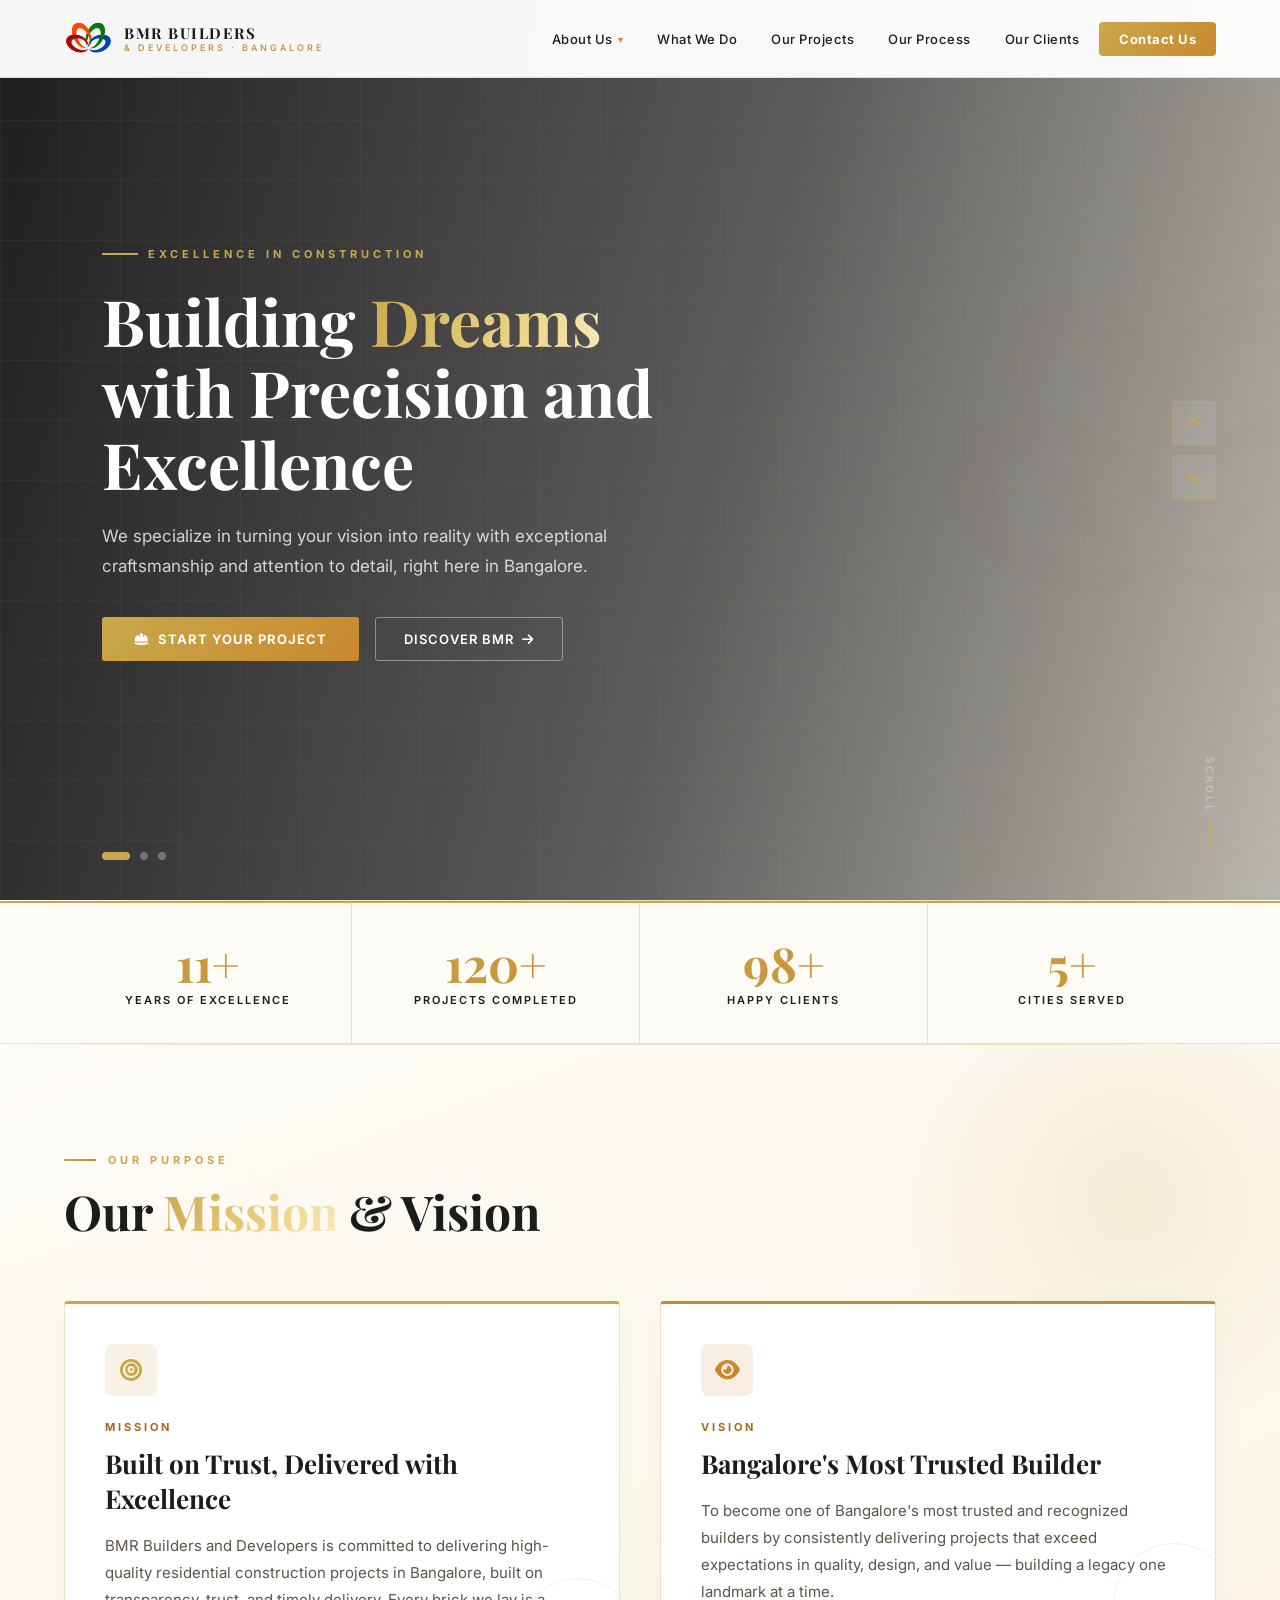
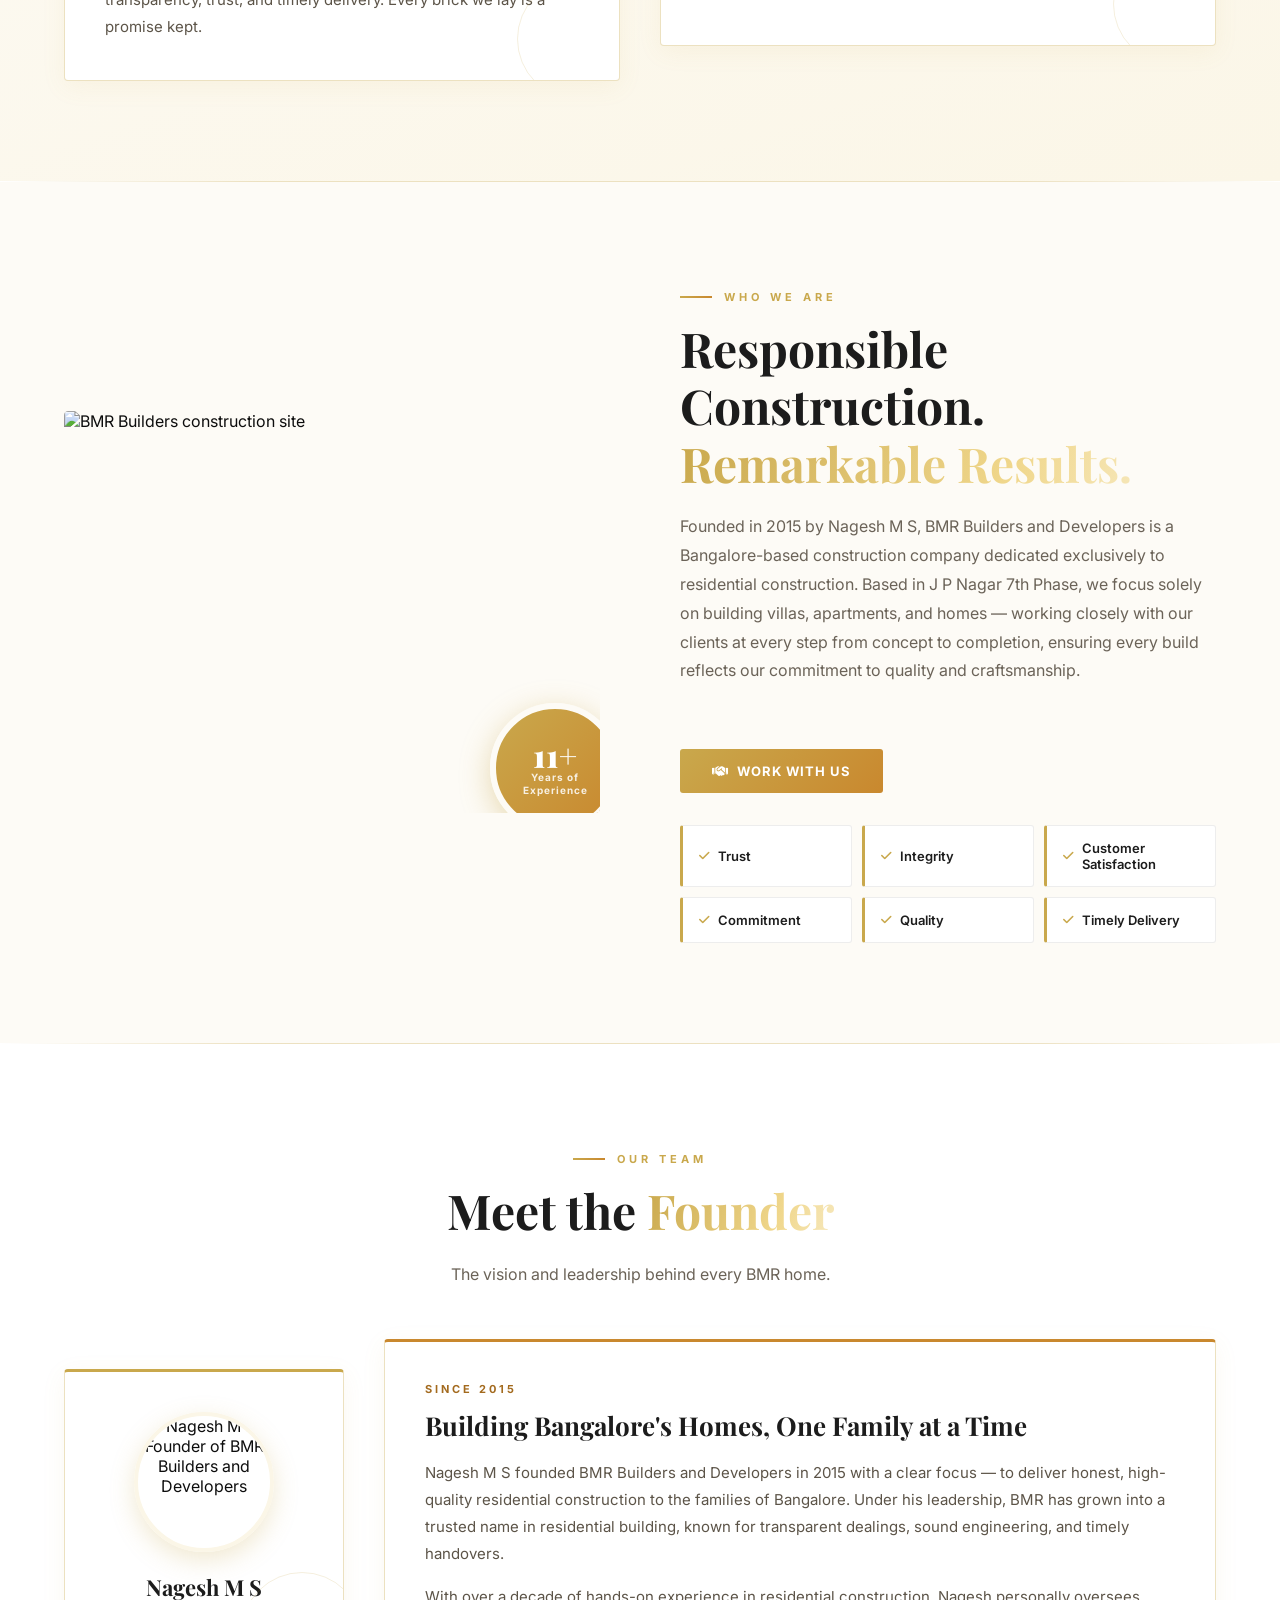
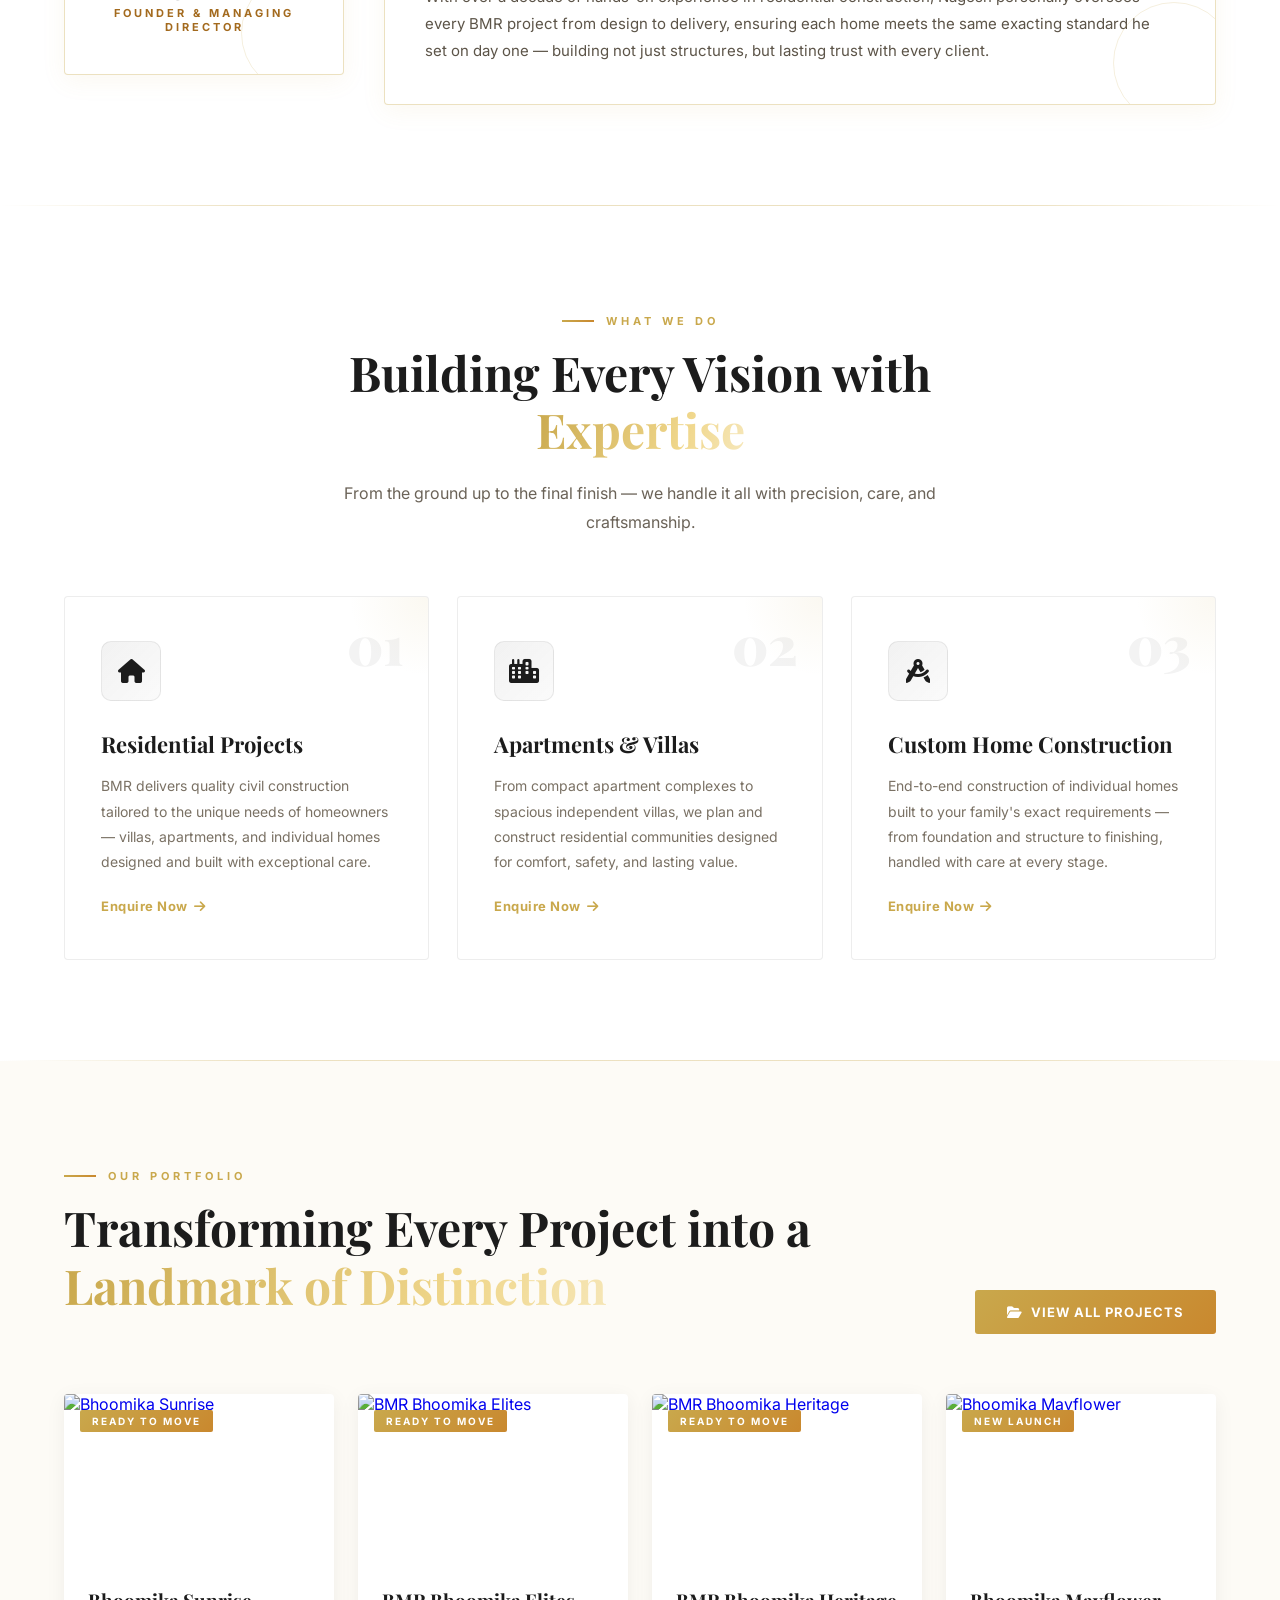
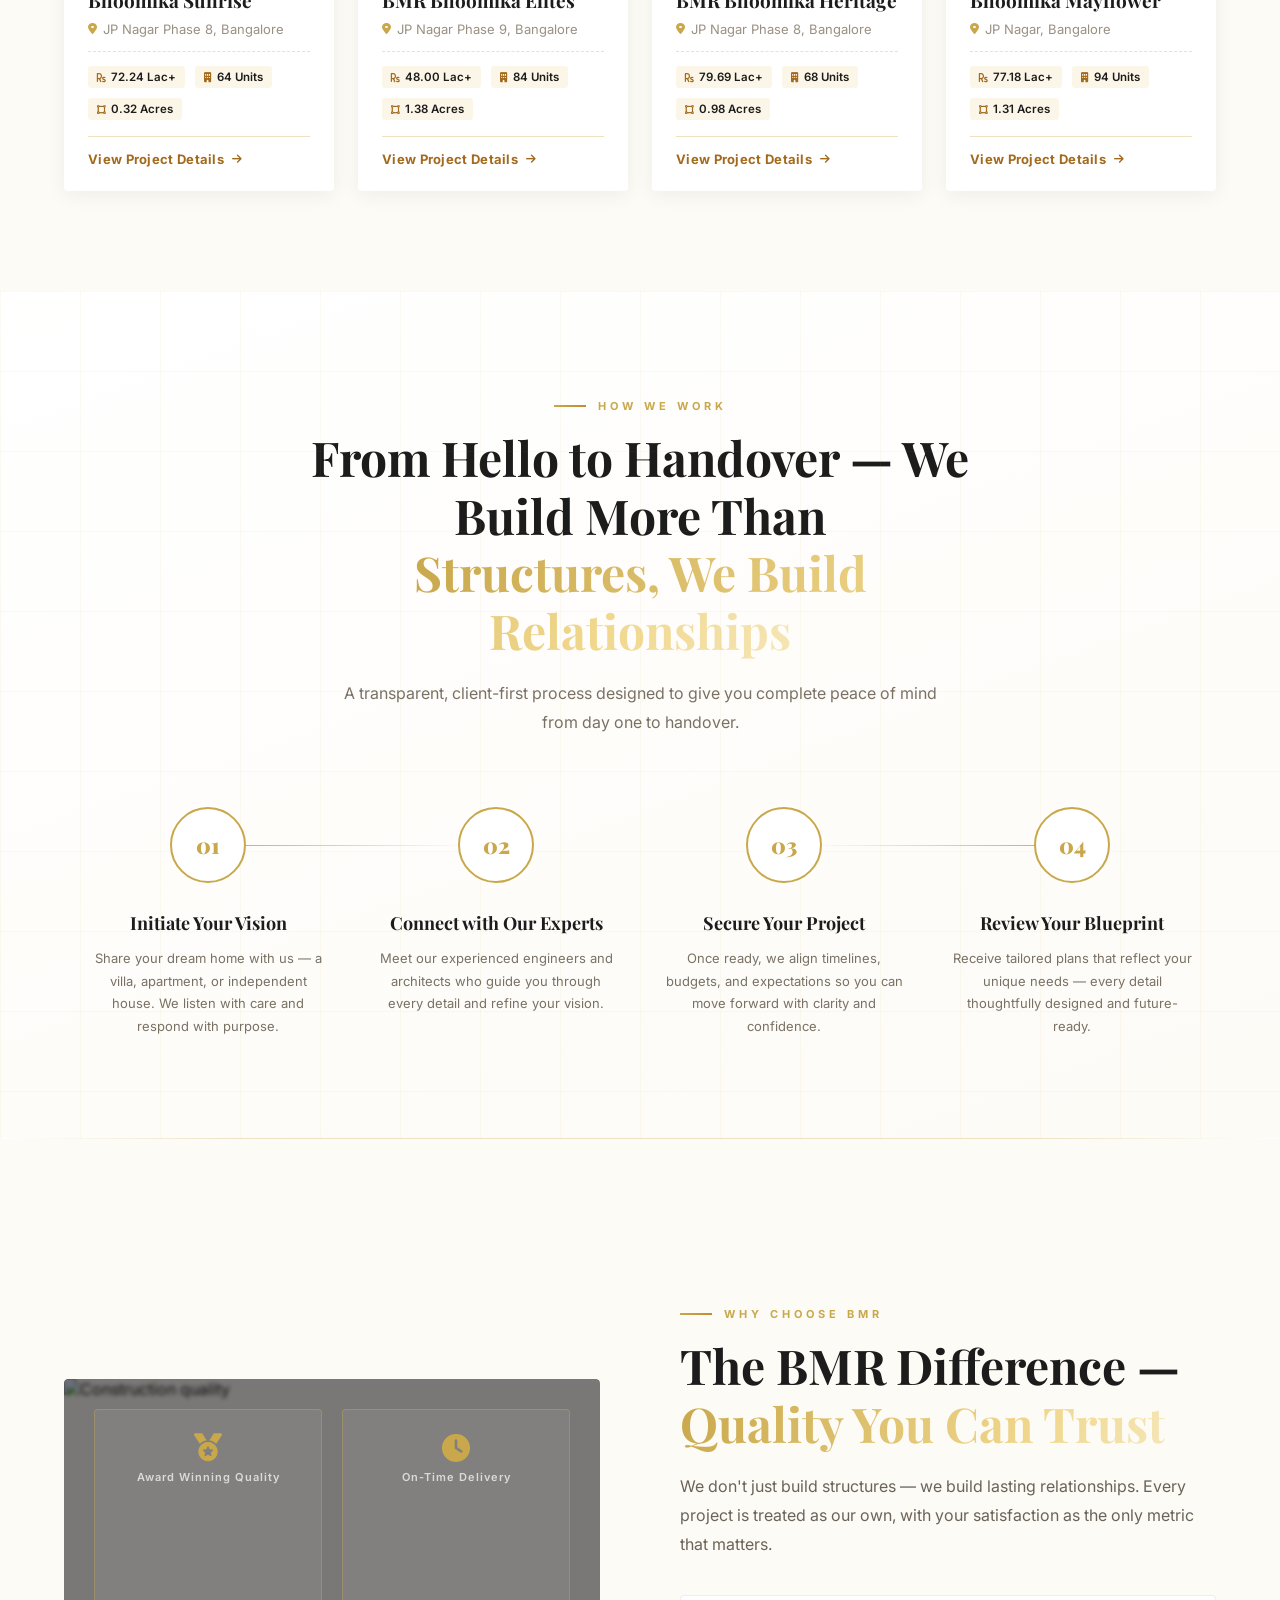
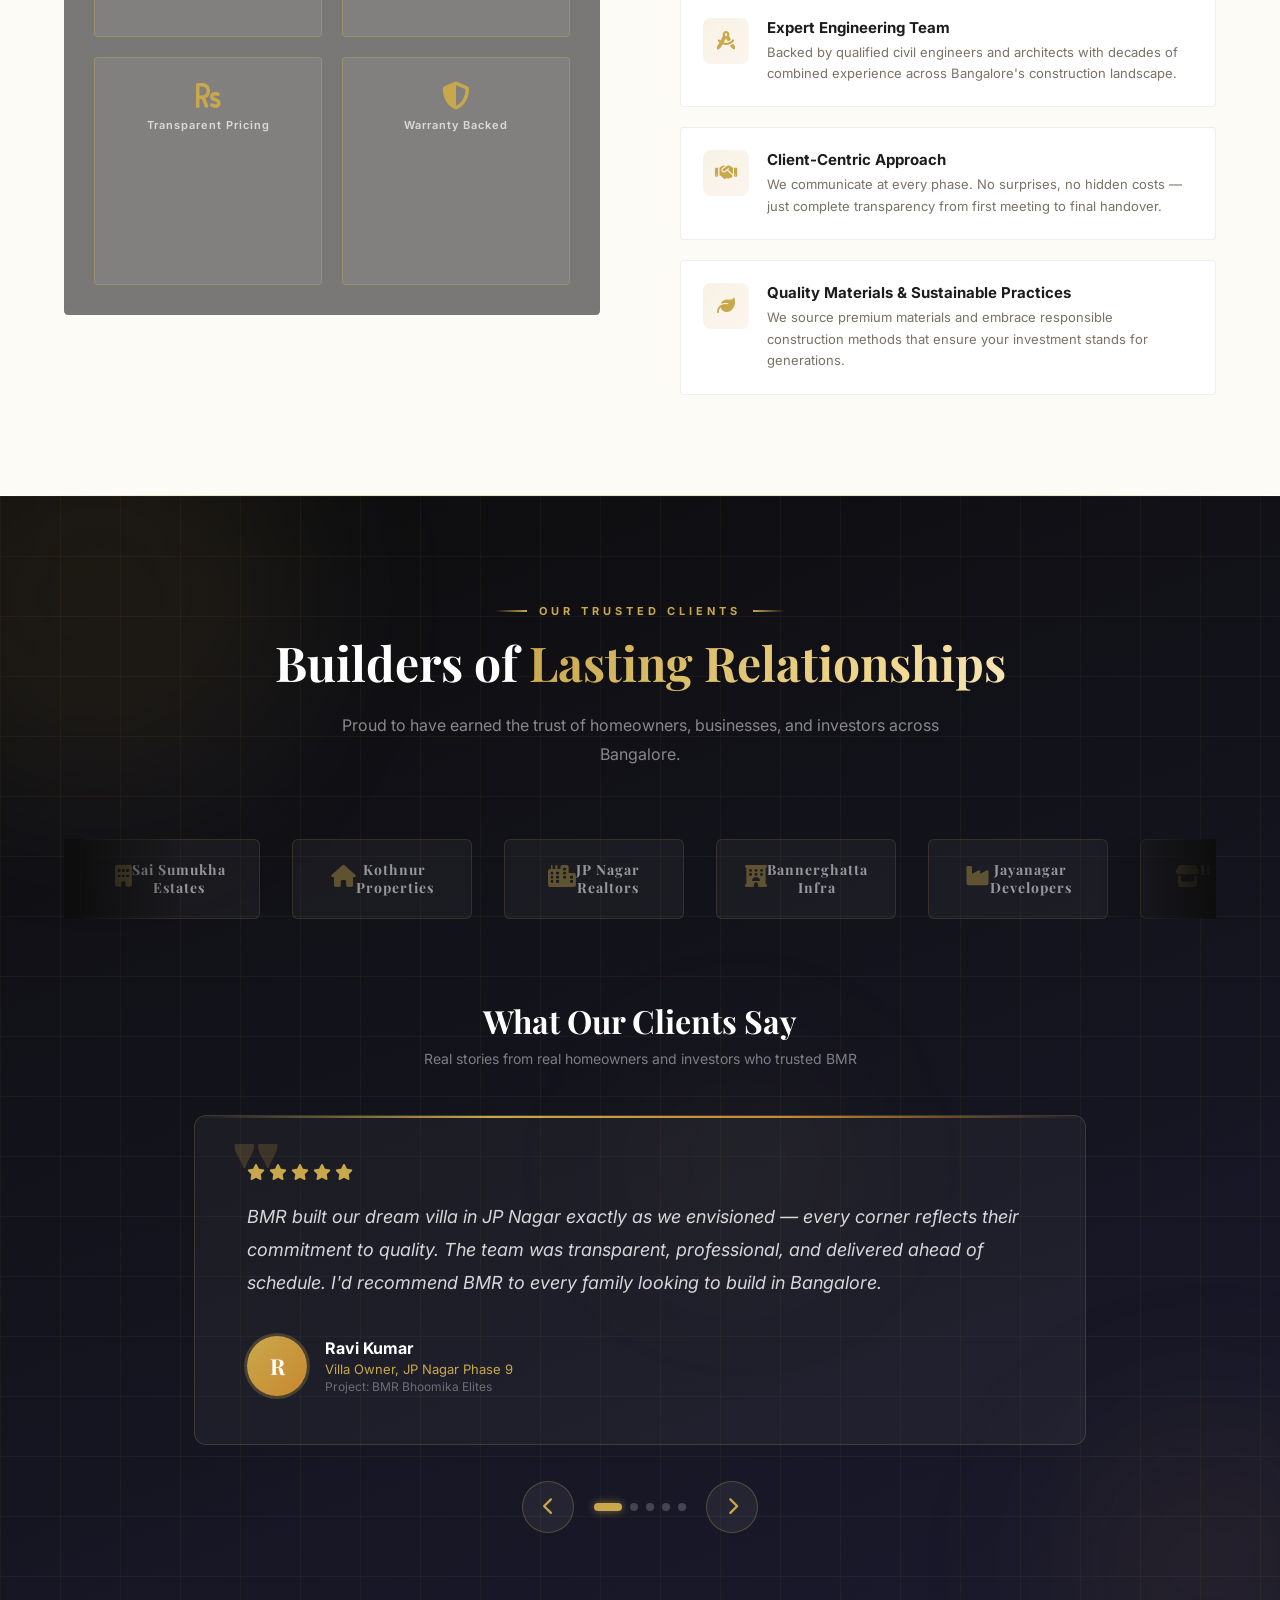
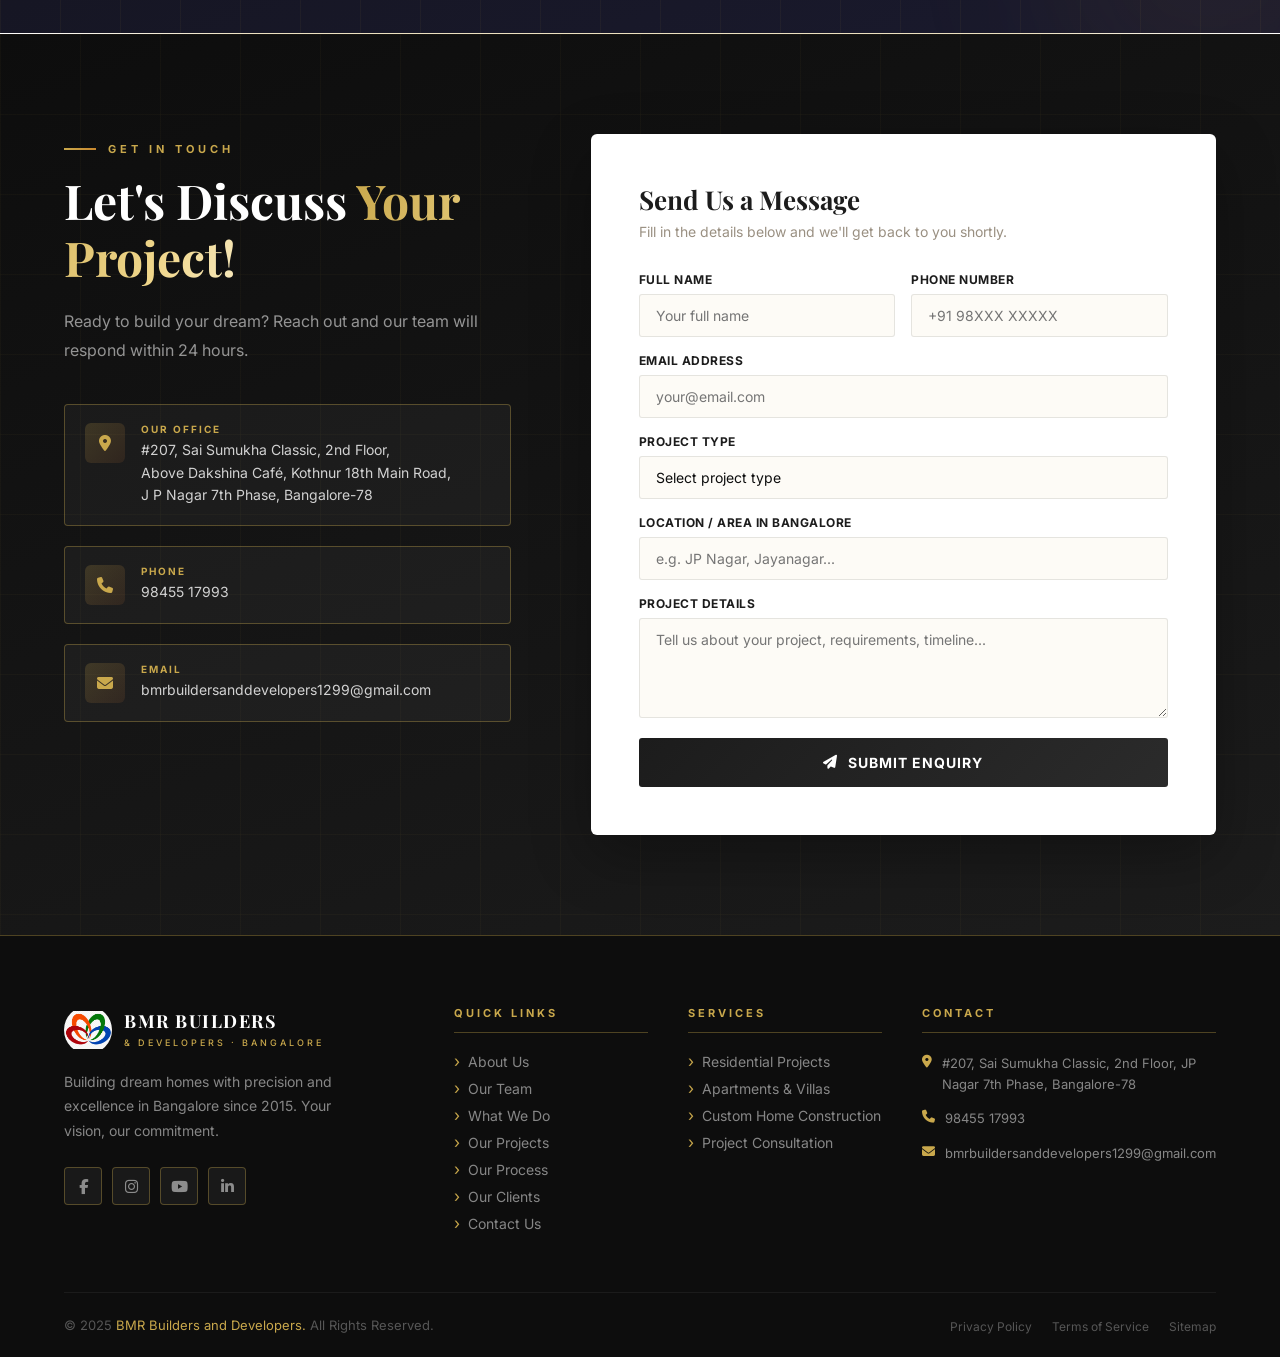
==== bmr-index.html @ 170ddacd "Initial commit" ====
<!DOCTYPE html>
<html lang="en">
    <head>
        <meta charset="UTF-8">
        <meta name="viewport" content="width=device-width, initial-scale=1.0">
        <title>BMR Builders and Developers | Bangalore</title>
        <link rel="icon" type="image/png" href="[data-uri]">
        <link href="https://fonts.googleapis.com/css2?family=Playfair+Display:wght@400;600;700;900&family=Inter:wght@300;400;500;600;700&display=swap" rel="stylesheet">
        <link rel="stylesheet" href="https://cdnjs.cloudflare.com/ajax/libs/font-awesome/6.4.0/css/all.min.css">
        <link rel="stylesheet" href="style.css">
    </head>

    <body>
        <!-- ═══════════════════════════════ PRELOADER ═══════════════════════════════ -->
        <div id="preloader">
            <div class="preloader-inner">
                <div class="preloader-ring"><img class="logo-icon-img" src="[data-uri]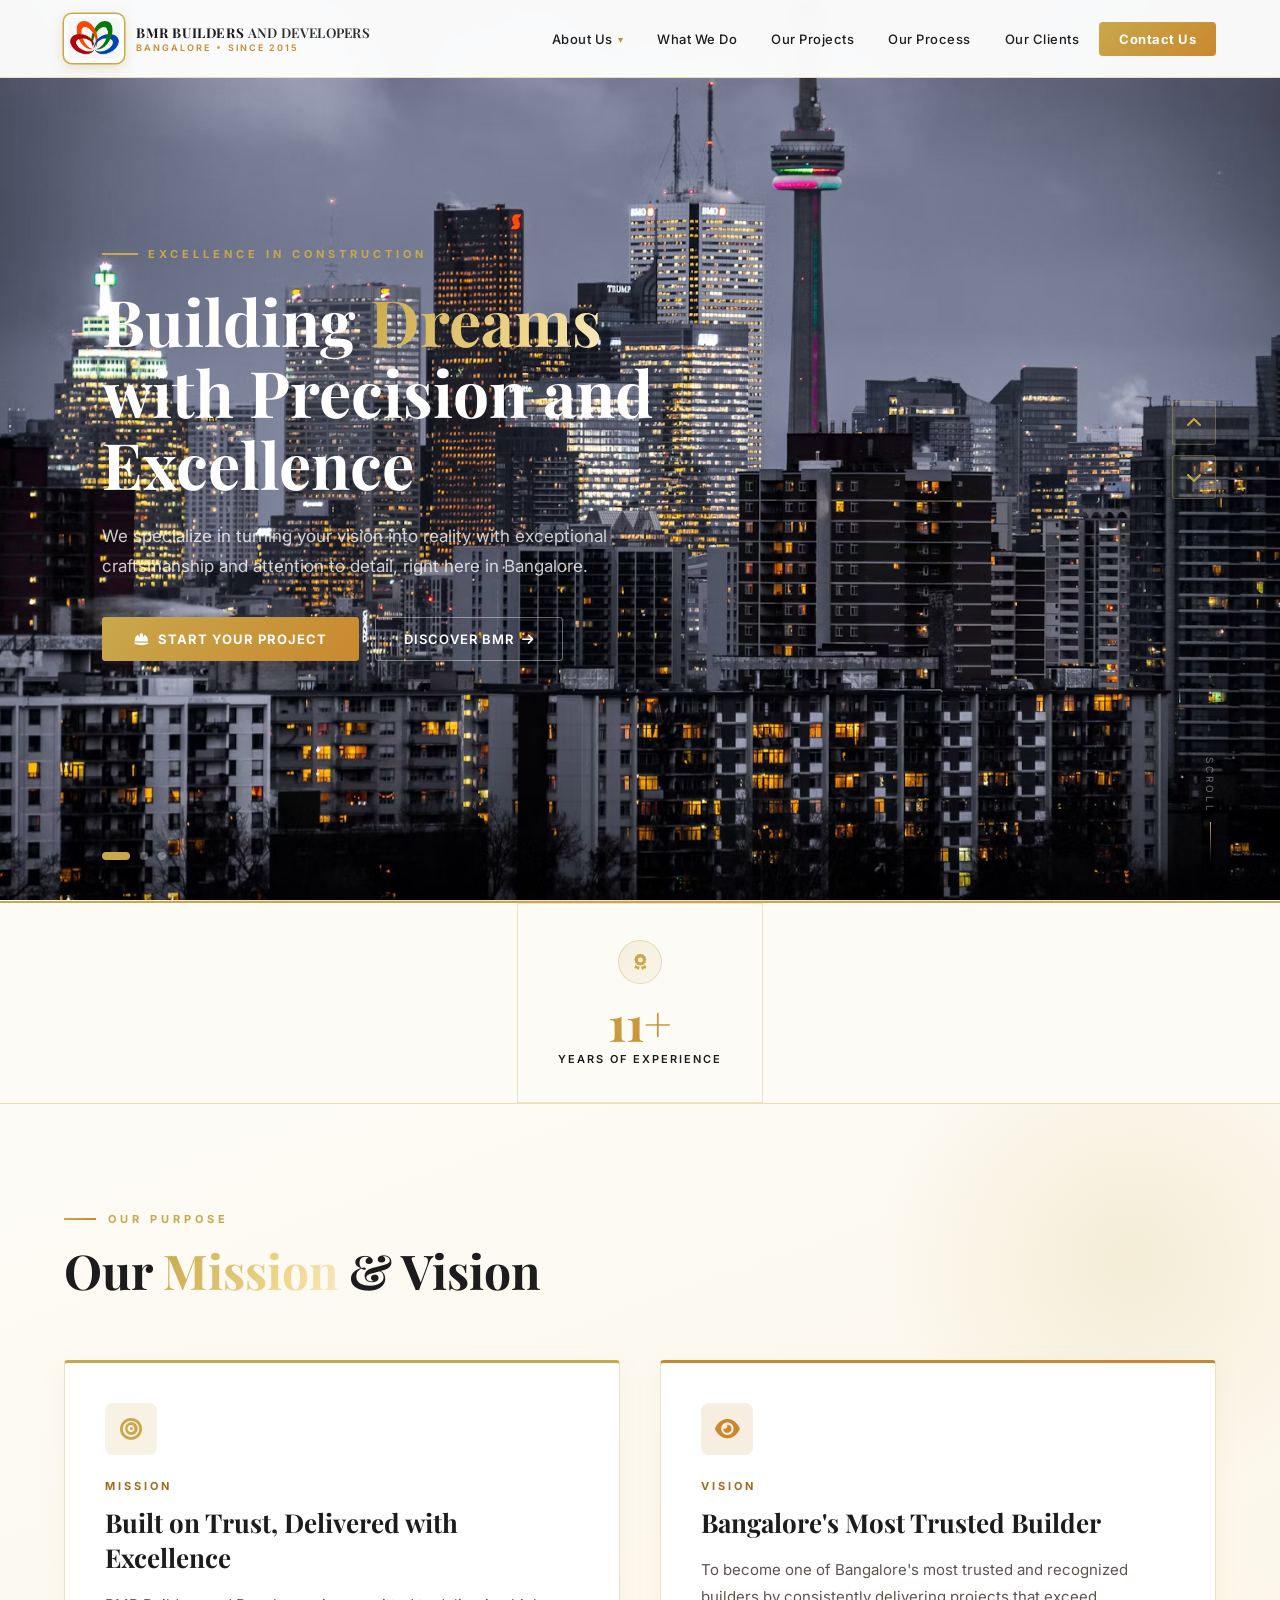
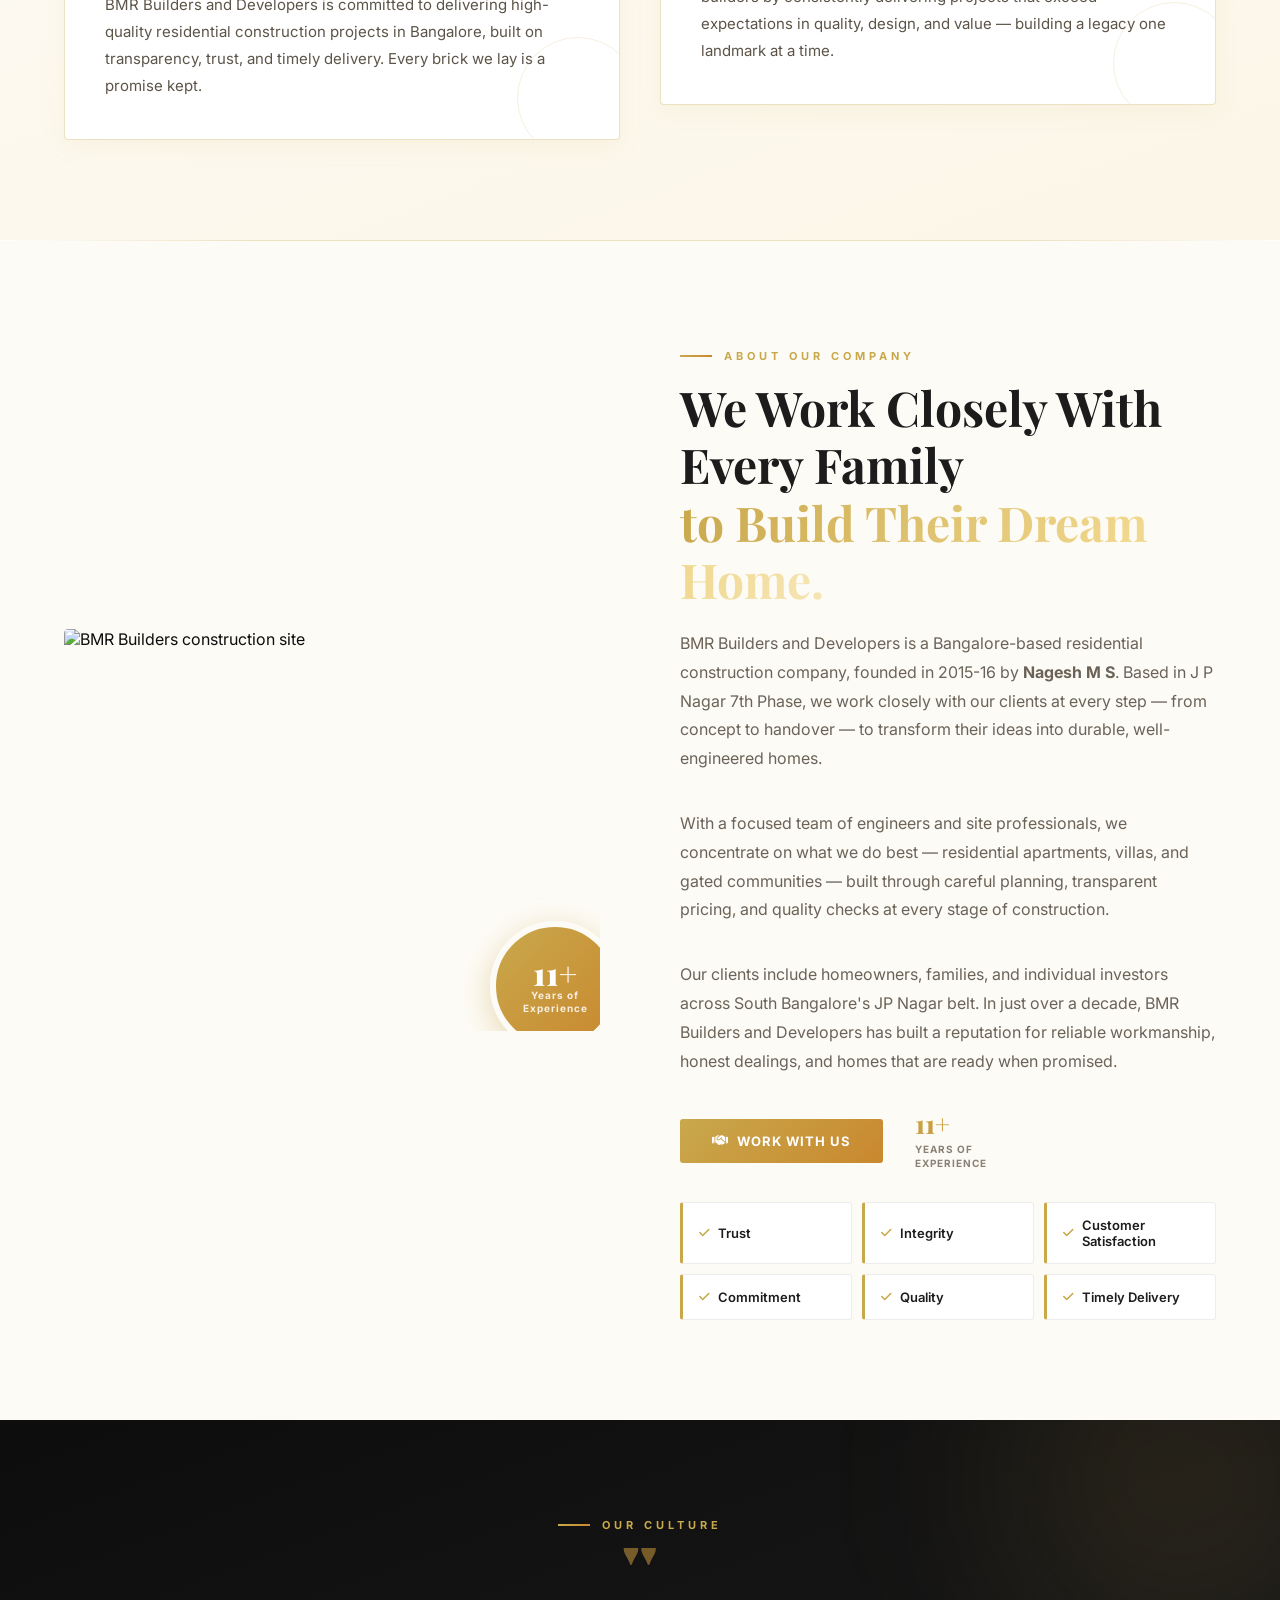
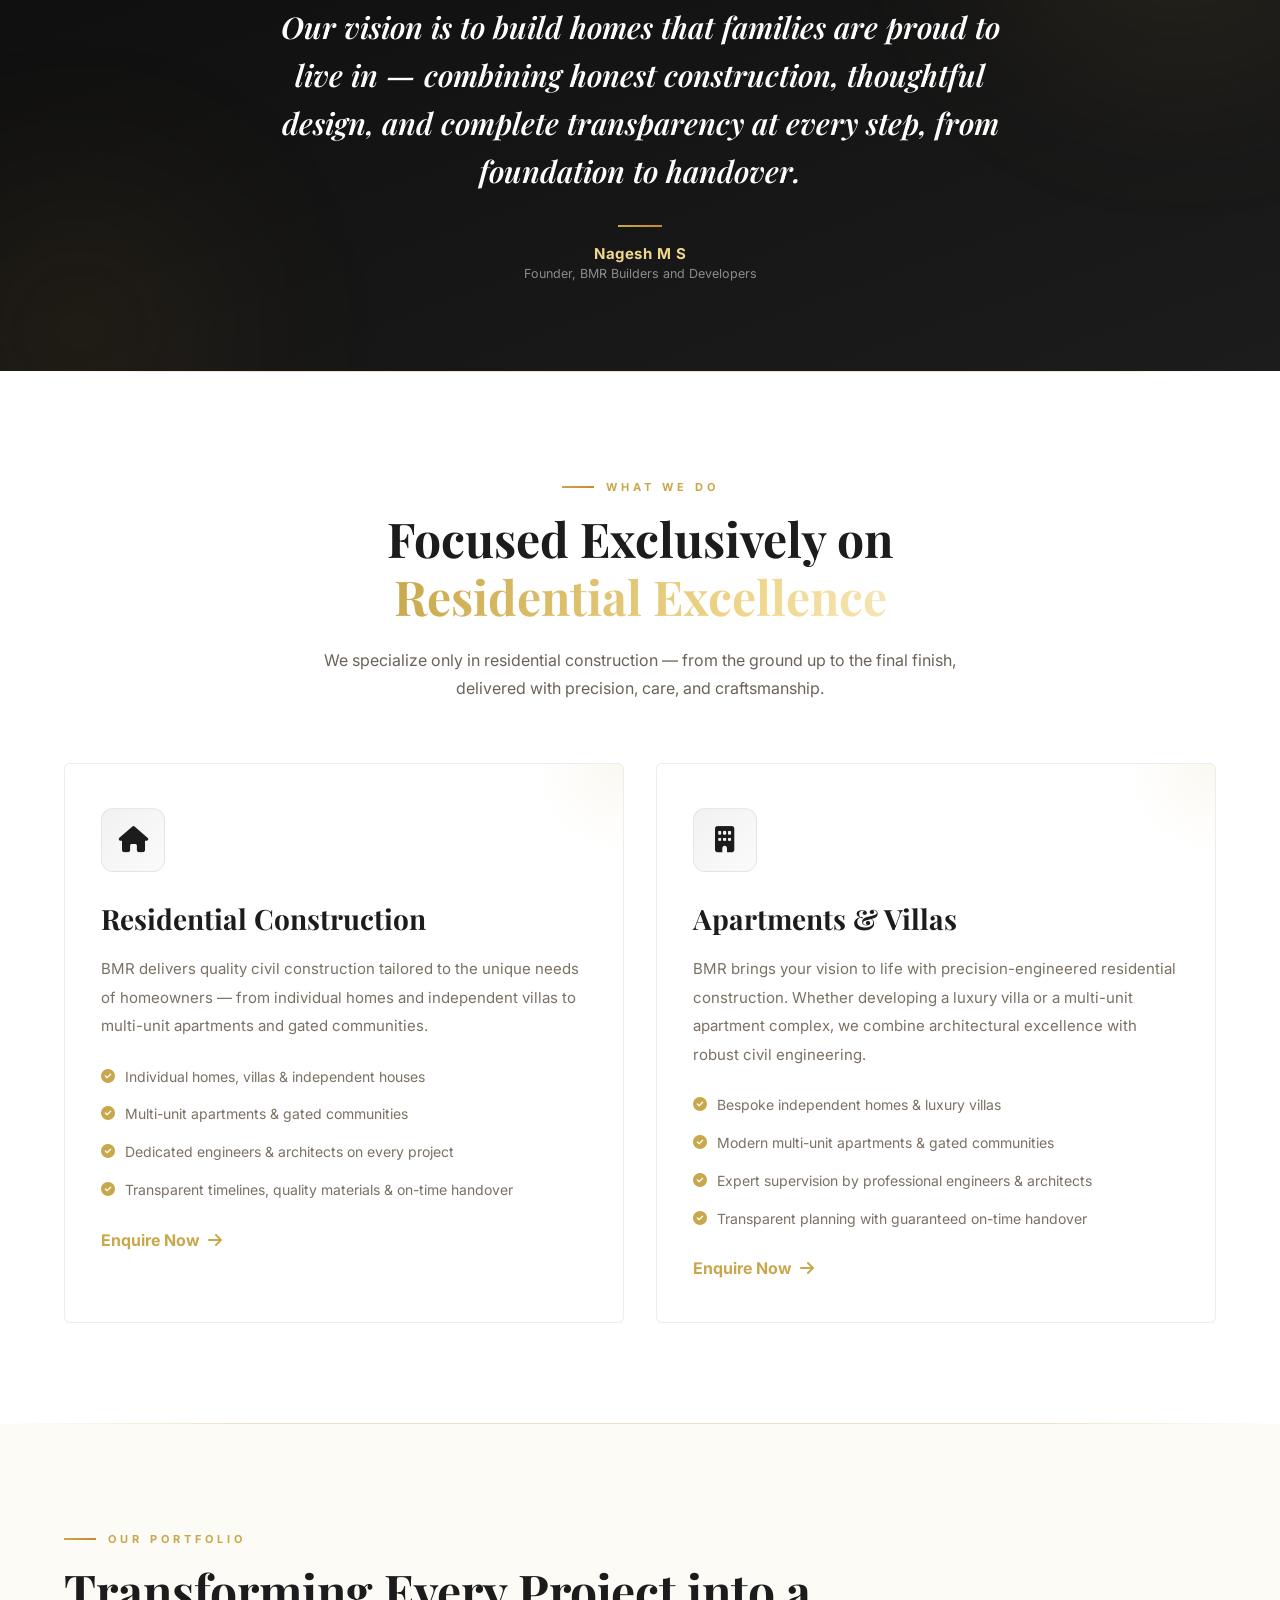
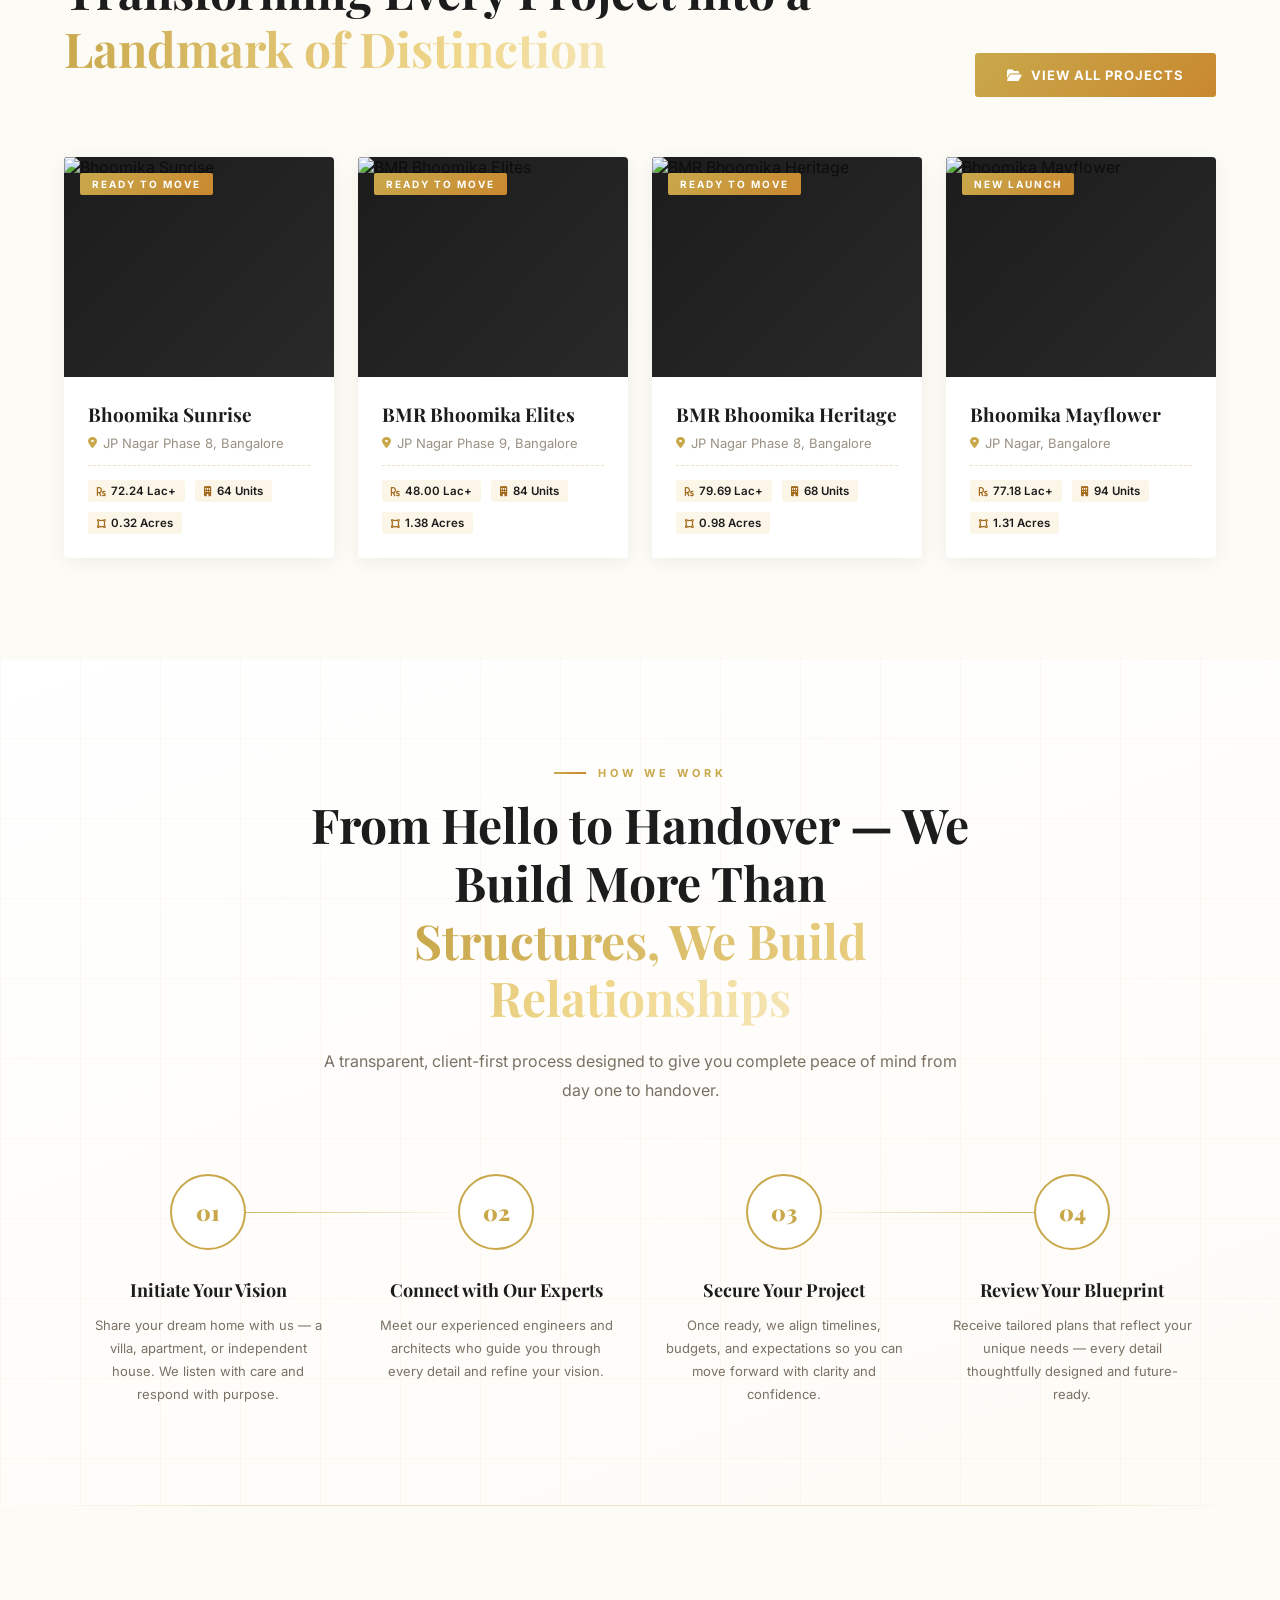
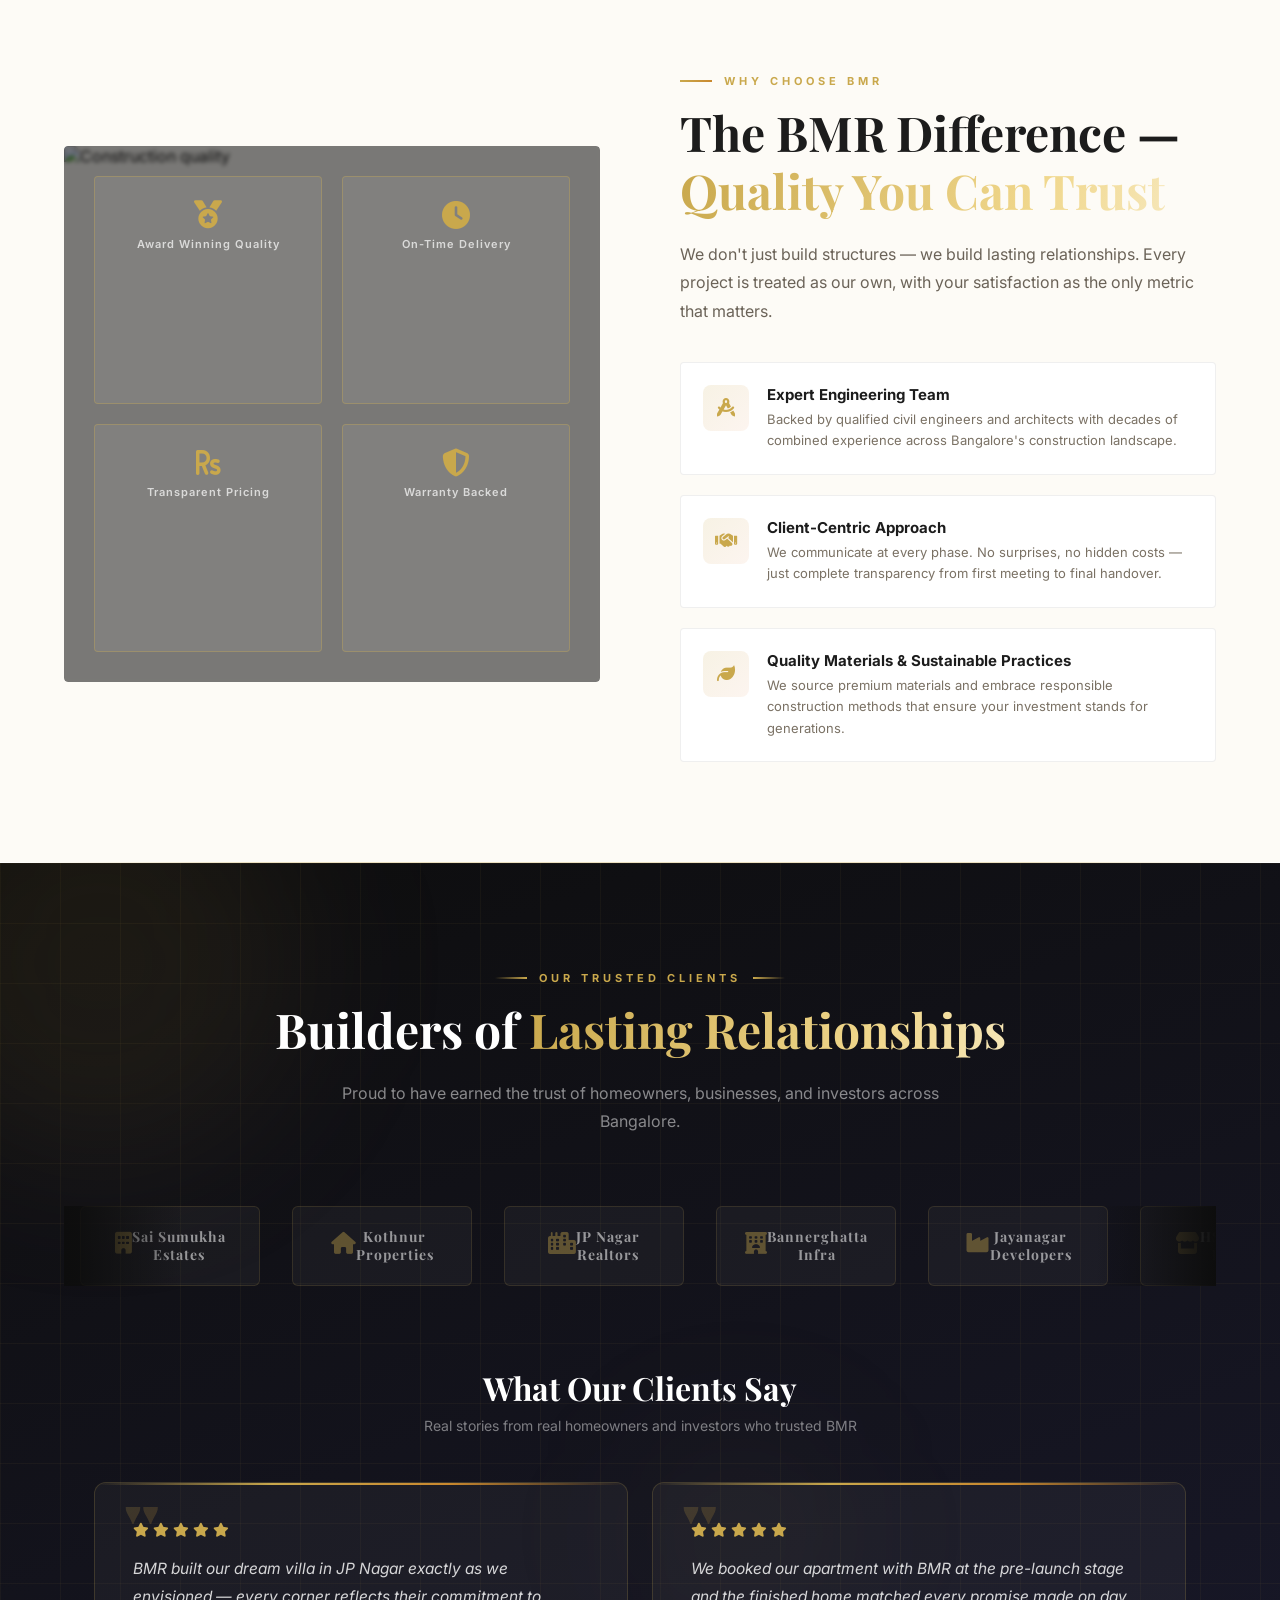
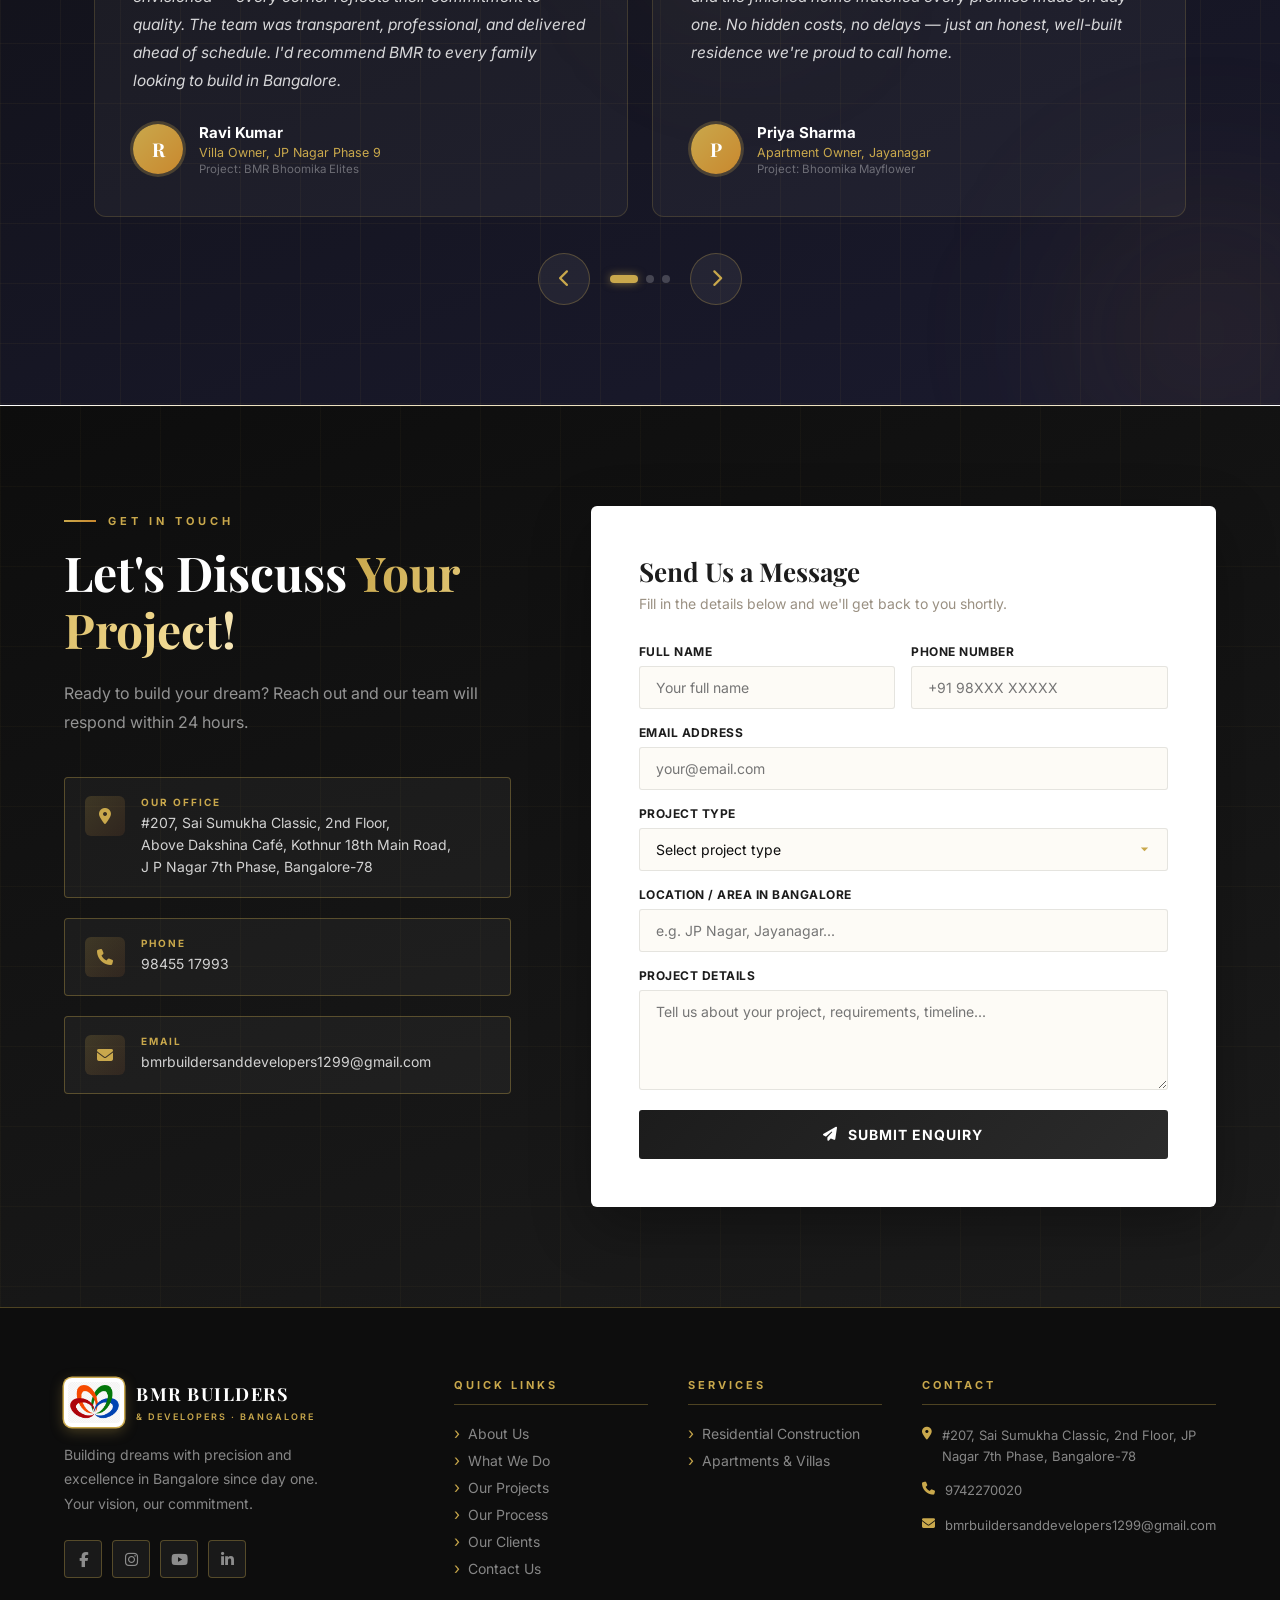
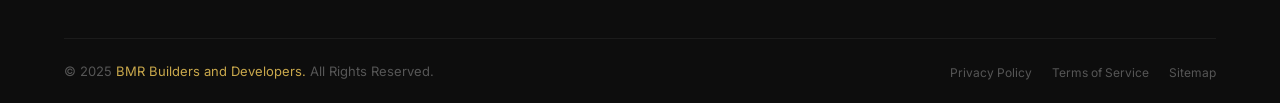
